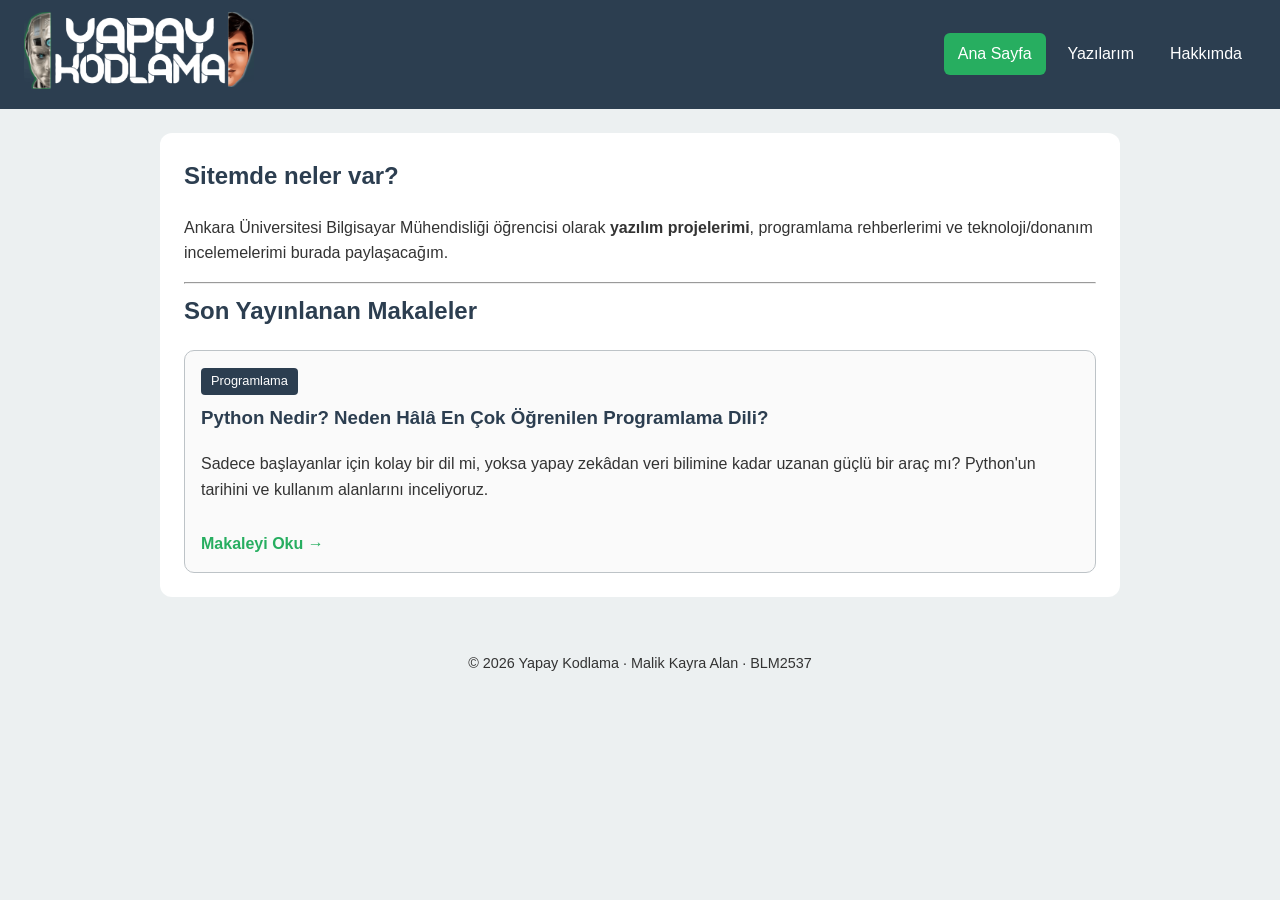
==== index.html @ 90060a92 "Add files via upload" ====
<!DOCTYPE html>
<html lang="tr">
<head>
    <meta charset="utf-8">
    <meta name="viewport" content="width=device-width, initial-scale=1.0">
    <title>Yapay Kodlama | Ana Sayfa</title>
    <link rel="stylesheet" href="css/style.css">
</head>
<body>
    <header>
        <a href="index.html"> <img src="img/logo.png" alt="Yapay Kodlama" width="230"> </a>
        <nav>
            <ul>
                <li><a href="index.html" class="aktif">Ana Sayfa</a></li>
                <li><a href="yazilar.html">Yazılarım</a></li>
                <li><a href="hakkimda.html">Hakkımda</a></li>
            </ul>
        </nav>
    </header>

    <main>
        <section id="tanitim">
            <h2>Sitemde neler var?</h2>
            <p>Ankara Üniversitesi Bilgisayar Mühendisliği öğrencisi olarak <strong>yazılım projelerimi</strong>, programlama rehberlerimi ve teknoloji/donanım incelemelerimi burada paylaşacağım.</p>
        </section>

        <hr>

        <section id="son-yazilar">
            <h2>Son Yayınlanan Makaleler</h2>
            <div class="makale-grid">
                <article class="makale-kart">
                    <div>
                        <span class="kategori-etiket">Programlama</span>
                        <h3>Python Nedir? Neden Hâlâ En Çok Öğrenilen Programlama Dili?</h3>
                        <p>Sadece başlayanlar için kolay bir dil mi, yoksa yapay zekâdan veri bilimine kadar uzanan güçlü bir araç mı? Python'un tarihini ve kullanım alanlarını inceliyoruz.</p>
                    </div>
                    <a href="python-nedir.html" class="devamini-oku">Makaleyi Oku &rarr;</a>
                </article>
            </div>
        </section>
    </main>

    <footer>
        <p>&copy; 2026 Yapay Kodlama &middot; Malik Kayra Alan &middot; BLM2537</p>
    </footer>
</body>
</html>
---- css/style.css ----
* {
    box-sizing: border-box;
}

:root {
    --ana-renk: #2C3E50;
    --vurgu-renk: #27AE60;
    --baglanti-renk: #2980B9;
    --zemin: #ECF0F1;
    --metin: #333333;
    --kenar: #BDC3C7;
}

body {
    font-family: "Segoe UI", Arial, Helvetica, sans-serif;
    font-size: 1rem;
    line-height: 1.6;
    color: var(--metin);
    background-color: var(--zemin);
    margin: 0;
}

h1, h2, h3, h4 {
    color: var(--ana-renk);
    margin-top: 0;
}

a {
    color: var(--baglanti-renk);
    text-decoration: none;
}

a:hover {
    color: var(--vurgu-renk);
}

header {
    display: flex;
    align-items: center;
    gap: 16px;
    padding: 12px 24px;
    background-color: var(--ana-renk);
}


nav {
    margin-left: auto;
}

nav ul {
    display: flex;
    gap: 8px;
    margin: 0;
    padding: 0;
    list-style: none;
}

nav a {
    display: block;
    padding: 8px 14px;
    border-radius: 6px;
    color: white;
    text-decoration: none;
    font-weight: 500;
}

nav a:hover,
nav a.aktif {
    background-color: var(--vurgu-renk);
    color: white;
}

main {
    max-width: 960px;
    margin: 24px auto;
    padding: 24px;
    background-color: white;
    border-radius: 12px;
}


.vurgu {
    color: var(--vurgu-renk);
    font-weight: bold;
}

.makale-grid {
    display: grid;
    grid-template-columns: repeat(auto-fit, minmax(260px, 1fr));
    gap: 20px;
    margin-top: 16px;
}

.makale-kart {
    border: 1px solid var(--kenar);
    border-radius: 10px;
    padding: 16px;
    background-color: #FAFAFA;
    display: flex;
    flex-direction: column;
    justify-content: space-between;
}

.makale-gorsel {
    display: block;
    max-width: 100%;
    height: auto;
    margin: 16px auto;
    border-radius: 10px;
}

.makale-meta {
    color: #666666;
    font-size: 0.9rem;
    margin-bottom: 16px;
}

.kategori-etiket {
    display: inline-block;
    background-color: var(--ana-renk);
    color: white;
    font-size: 0.8rem;
    padding: 3px 10px;
    border-radius: 4px;
    margin-bottom: 8px;
    width: fit-content;
}

.devamini-oku {
    display: inline-block;
    margin-top: 12px;
    font-weight: bold;
    color: var(--vurgu-renk);
}

.tablo-kutu {
    overflow-x: auto;
}

table {
    width: 100%;
    border-collapse: collapse;
    margin-top: 12px;
}

caption {
    text-align: left;
    font-weight: bold;
    margin-bottom: 8px;
    color: var(--ana-renk);
}

th, td {
    padding: 10px 12px;
    text-align: left;
    border-bottom: 1px solid var(--kenar);
}

th {
    background-color: var(--ana-renk);
    color: white;
}

tbody tr:nth-child(even) {
    background-color: var(--zemin);
}

input, select, textarea {
    width: 100%;
    max-width: 500px;
    padding: 8px 10px;
    border: 1px solid var(--kenar);
    border-radius: 6px;
    font: inherit;
    margin-top: 4px;
}

input[type="radio"],
input[type="checkbox"] {
    width: auto;
}

input:focus, select:focus, textarea:focus {
    outline: 2px solid var(--vurgu-renk);
}

button {
    padding: 10px 24px;
    border: none;
    border-radius: 6px;
    background-color: var(--vurgu-renk);
    color: white;
    font-weight: bold;
    font-size: 1rem;
    cursor: pointer;
}

button:hover {
    background-color: var(--ana-renk);
}

footer {
    text-align: center;
    font-size: 0.9rem;
    padding: 16px;
    color: var(--metin);
}

.gizli {
    display: none;
}

.hata {
    border-color: #B42318;
    background-color: #FDECEC;
}

@media (max-width: 600px) {
    header {
        flex-direction: column;
        align-items: flex-start;
    }

    nav {
        margin-left: 0;
        width: 100%;
    }

    nav ul {
        flex-wrap: wrap;
    }

    main {
        margin: 12px;
        padding: 16px;
    }
}
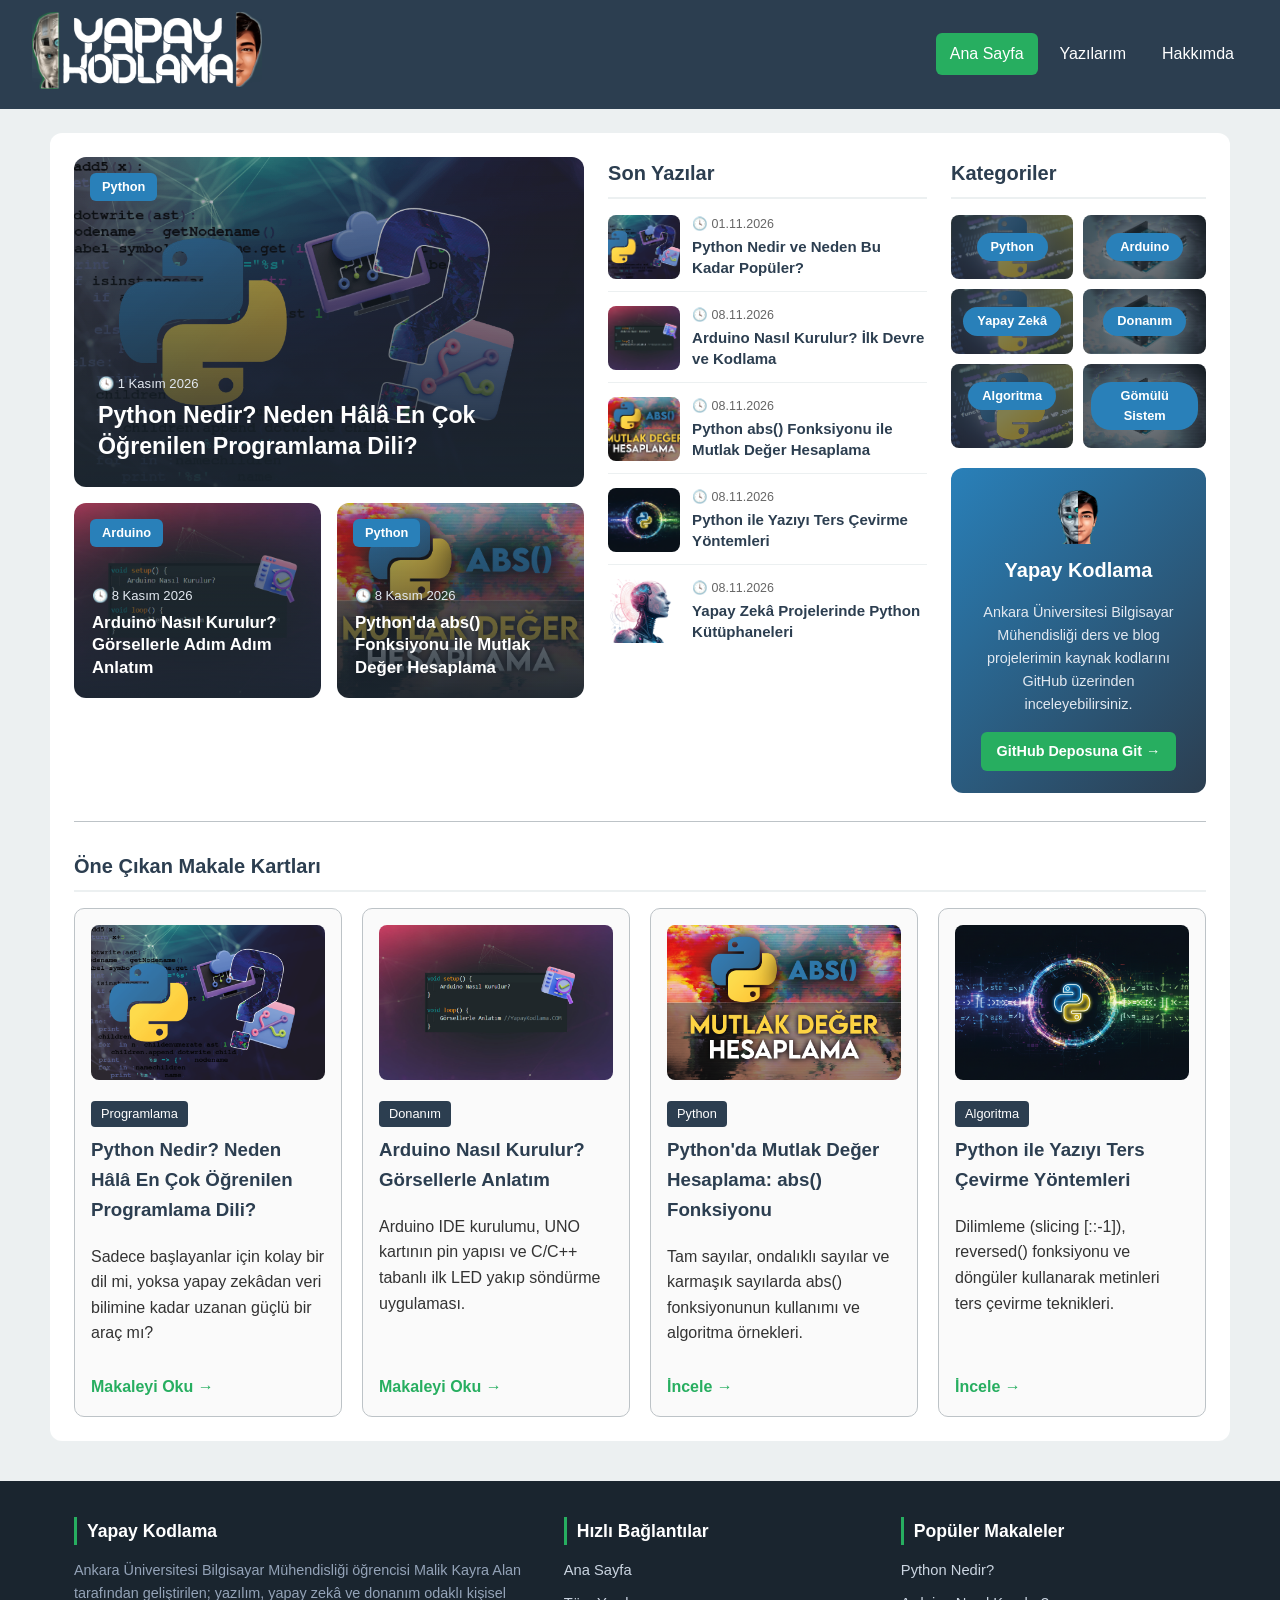
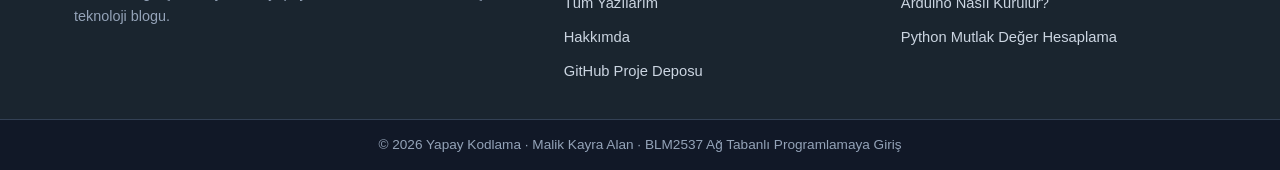
==== commit 00d80f94: "3. hafta kodlari eklendi" ====
--- a/index.html
+++ b/index.html
@@ -1,48 +1,190 @@
-<!DOCTYPE html>
-<html lang="tr">
-<head>
-    <meta charset="utf-8">
-    <meta name="viewport" content="width=device-width, initial-scale=1.0">
-    <title>Yapay Kodlama | Ana Sayfa</title>
-    <link rel="stylesheet" href="css/style.css">
-</head>
-<body>
-    <header>
-        <a href="index.html"> <img src="img/logo.png" alt="Yapay Kodlama" width="230"> </a>
-        <nav>
-            <ul>
-                <li><a href="index.html" class="aktif">Ana Sayfa</a></li>
-                <li><a href="yazilar.html">Yazılarım</a></li>
-                <li><a href="hakkimda.html">Hakkımda</a></li>
-            </ul>
-        </nav>
-    </header>
-
-    <main>
-        <section id="tanitim">
-            <h2>Sitemde neler var?</h2>
-            <p>Ankara Üniversitesi Bilgisayar Mühendisliği öğrencisi olarak <strong>yazılım projelerimi</strong>, programlama rehberlerimi ve teknoloji/donanım incelemelerimi burada paylaşacağım.</p>
-        </section>
-
-        <hr>
-
-        <section id="son-yazilar">
-            <h2>Son Yayınlanan Makaleler</h2>
-            <div class="makale-grid">
-                <article class="makale-kart">
-                    <div>
-                        <span class="kategori-etiket">Programlama</span>
-                        <h3>Python Nedir? Neden Hâlâ En Çok Öğrenilen Programlama Dili?</h3>
-                        <p>Sadece başlayanlar için kolay bir dil mi, yoksa yapay zekâdan veri bilimine kadar uzanan güçlü bir araç mı? Python'un tarihini ve kullanım alanlarını inceliyoruz.</p>
-                    </div>
-                    <a href="python-nedir.html" class="devamini-oku">Makaleyi Oku &rarr;</a>
-                </article>
-            </div>
-        </section>
-    </main>
-
-    <footer>
-        <p>&copy; 2026 Yapay Kodlama &middot; Malik Kayra Alan &middot; BLM2537</p>
-    </footer>
-</body>
+<!DOCTYPE html>
+<html lang="tr">
+<head>
+    <meta charset="utf-8">
+    <meta name="viewport" content="width=device-width, initial-scale=1.0">
+    <title>Yapay Kodlama | Ana Sayfa</title>
+    <link rel="icon" type="image/png" href="img/favicon.png">
+    <link rel="stylesheet" href="css/style.css">
+</head>
+<body>
+    <header>
+        <a href="index.html">
+            <img src="img/logo.png" alt="Yapay Kodlama" width="230">
+        </a>
+        <nav>
+            <ul>
+                <li><a href="index.html" class="aktif">Ana Sayfa</a></li>
+                <li><a href="yazilar.html">Yazılarım</a></li>
+                <li><a href="hakkimda.html">Hakkımda</a></li>
+            </ul>
+        </nav>
+    </header>
+
+    <main>
+        <section id="vitrin" class="vitrin-grid">
+            <div class="vitrin-sol">
+                <article class="manset-kart manset-buyuk">
+                    <span class="manset-etiket">Python</span>
+                    <span class="manset-tarih">&#128339; 1 Kasım 2026</span>
+                    <h2><a href="python-nedir.html">Python Nedir? Neden Hâlâ En Çok Öğrenilen Programlama Dili?</a></h2>
+                </article>
+
+                <div class="manset-alt-grid">
+                    <article class="manset-kart manset-kucuk manset-arduino">
+                        <span class="manset-etiket">Arduino</span>
+                        <span class="manset-tarih">&#128339; 8 Kasım 2026</span>
+                        <h3><a href="arduino-nasil-kurulur.html">Arduino Nasıl Kurulur? Görsellerle Adım Adım Anlatım</a></h3> 
+                    </article>
+
+                    <article class="manset-kart manset-kucuk manset-mutlak">
+                        <span class="manset-etiket">Python</span>
+                        <span class="manset-tarih">&#128339; 8 Kasım 2026</span>
+                        <h3><a href="yazilar.html">Python'da abs() Fonksiyonu ile Mutlak Değer Hesaplama</a></h3>
+                    </article>
+                </div>
+            </div>
+
+            <div class="vitrin-orta">
+                <h2 class="bolum-baslik">Son Yazılar</h2>
+                <div class="son-icerikler-liste">
+                    <article class="kucuk-icerik">
+                        <img src="img/python-nedir-cover.png" alt="Python Nedir" class="kucuk-icerik-gorsel">
+                        <div class="kucuk-icerik-bilgi">
+                            <span>&#128339; 01.11.2026</span>
+                            <h4><a href="python-nedir.html">Python Nedir ve Neden Bu Kadar Popüler?</a></h4>
+                        </div>
+                    </article>
+
+                    <article class="kucuk-icerik">
+                        <img src="img/arduino-nasil-kurulur.jpg" alt="Arduino Kurulumu" class="kucuk-icerik-gorsel">
+                        <div class="kucuk-icerik-bilgi">
+                            <span>&#128339; 08.11.2026</span>
+                            <h4><a href="arduino-nasil-kurulur.html">Arduino Nasıl Kurulur? İlk Devre ve Kodlama</a></h4>
+                        </div>
+                    </article>
+
+                    <article class="kucuk-icerik">
+                        <img src="img/python-mutlak-deger-hesaplama.png" alt="Python Mutlak Değer" class="kucuk-icerik-gorsel">
+                        <div class="kucuk-icerik-bilgi">
+                            <span>&#128339; 08.11.2026</span>
+                            <h4><a href="yazilar.html">Python abs() Fonksiyonu ile Mutlak Değer Hesaplama</a></h4>
+                        </div>
+                    </article>
+
+                    <article class="kucuk-icerik">
+                        <img src="img/Python-Yaziyi-Ters-Cevirme.png" alt="Python Yazıyı Ters Çevirme" class="kucuk-icerik-gorsel">
+                        <div class="kucuk-icerik-bilgi">
+                            <span>&#128339; 08.11.2026</span>
+                            <h4><a href="yazilar.html">Python ile Yazıyı Ters Çevirme Yöntemleri</a></h4>
+                        </div>
+                    </article>
+
+                    <article class="kucuk-icerik">
+                        <img src="img/python-ai.png" alt="Yapay Zeka ve Python" class="kucuk-icerik-gorsel">
+                        <div class="kucuk-icerik-bilgi">
+                            <span>&#128339; 08.11.2026</span>
+                            <h4><a href="python-nedir.html">Yapay Zekâ Projelerinde Python Kütüphaneleri</a></h4>
+                        </div>
+                    </article>
+                </div>
+            </div>
+
+            <aside class="vitrin-sag">
+                <h2 class="bolum-baslik">Kategoriler</h2>
+                <div class="kategori-kutu-grid">
+                    <a href="yazilar.html" class="kategori-kutu kategori-bg-python"><span>Python</span></a>
+                    <a href="yazilar.html" class="kategori-kutu kategori-bg-arduino"><span>Arduino</span></a>
+                    <a href="yazilar.html" class="kategori-kutu kategori-bg-python"><span>Yapay Zekâ</span></a>
+                    <a href="yazilar.html" class="kategori-kutu kategori-bg-arduino"><span>Donanım</span></a>
+                    <a href="yazilar.html" class="kategori-kutu kategori-bg-python"><span>Algoritma</span></a>
+                    <a href="yazilar.html" class="kategori-kutu kategori-bg-arduino"><span>Gömülü Sistem</span></a>
+                </div>
+
+                <div class="tanitim-afis">
+                    <img src="img/favicon.png" alt="Python Logo" width="54">
+                    <h3>Yapay Kodlama</h3>
+                    <p>Ankara Üniversitesi Bilgisayar Mühendisliği ders ve blog projelerimin kaynak kodlarını GitHub üzerinden inceleyebilirsiniz.</p>
+                    <a href="https://github.com/mkayralan/yapay-kodlama" target="_blank" class="afis-buton">GitHub Deposuna Git &rarr;</a>
+                </div>
+            </aside>
+        </section>
+
+        <hr>
+
+        <section id="son-yazilar">
+            <h2 class="bolum-baslik">Öne Çıkan Makale Kartları</h2>
+            <div class="makale-grid">
+                <article class="makale-kart">
+                    <div>
+                        <img src="img/python-nedir-cover.png" alt="Python Nedir" class="kart-kapak">
+                        <span class="kategori-etiket">Programlama</span>
+                        <h3>Python Nedir? Neden Hâlâ En Çok Öğrenilen Programlama Dili?</h3>
+                        <p>Sadece başlayanlar için kolay bir dil mi, yoksa yapay zekâdan veri bilimine kadar uzanan güçlü bir araç mı?</p>
+                    </div>
+                    <a href="python-nedir.html" class="devamini-oku">Makaleyi Oku &rarr;</a>
+                </article>
+
+                <article class="makale-kart">
+                    <div>
+                        <img src="img/arduino-nasil-kurulur.jpg" alt="Arduino Nasıl Kurulur" class="kart-kapak">
+                        <span class="kategori-etiket">Donanım</span>
+                        <h3>Arduino Nasıl Kurulur? Görsellerle Anlatım</h3>
+                        <p>Arduino IDE kurulumu, UNO kartının pin yapısı ve C/C++ tabanlı ilk LED yakıp söndürme uygulaması.</p>
+                    </div>
+                    <a href="arduino-nasil-kurulur.html" class="devamini-oku">Makaleyi Oku &rarr;</a>
+                </article>
+
+                <article class="makale-kart">
+                    <div>
+                        <img src="img/python-mutlak-deger-hesaplama.png" alt="Python Mutlak Değer Hesaplama" class="kart-kapak">
+                        <span class="kategori-etiket">Python</span>
+                        <h3>Python'da Mutlak Değer Hesaplama: abs() Fonksiyonu</h3>
+                        <p>Tam sayılar, ondalıklı sayılar ve karmaşık sayılarda abs() fonksiyonunun kullanımı ve algoritma örnekleri.</p>
+                    </div>
+                    <a href="yazilar.html" class="devamini-oku">İncele &rarr;</a>
+                </article>
+
+                <article class="makale-kart">
+                    <div>
+                        <img src="img/Python-Yaziyi-Ters-Cevirme.png" alt="Python Yazıyı Ters Çevirme" class="kart-kapak">
+                        <span class="kategori-etiket">Algoritma</span>
+                        <h3>Python ile Yazıyı Ters Çevirme Yöntemleri</h3>
+                        <p>Dilimleme (slicing [::-1]), reversed() fonksiyonu ve döngüler kullanarak metinleri ters çevirme teknikleri.</p>
+                    </div>
+                    <a href="yazilar.html" class="devamini-oku">İncele &rarr;</a>
+                </article>
+            </div>
+        </section>
+    </main>
+
+    <footer>
+        <div class="footer-icerik">
+            <div class="footer-sutun">
+                <h3>Yapay Kodlama</h3>
+                <p>Ankara Üniversitesi Bilgisayar Mühendisliği öğrencisi Malik Kayra Alan tarafından geliştirilen; yazılım, yapay zekâ ve donanım odaklı kişisel teknoloji blogu.</p>
+            </div>
+            <div class="footer-sutun">
+                <h3>Hızlı Bağlantılar</h3>
+                <ul class="footer-liste">
+                    <li><a href="index.html">Ana Sayfa</a></li>
+                    <li><a href="yazilar.html">Tüm Yazılarım</a></li>
+                    <li><a href="hakkimda.html">Hakkımda</a></li>
+                    <li><a href="https://github.com/mkayralan/yapay-kodlama" target="_blank">GitHub Proje Deposu</a></li>
+                </ul>
+            </div>
+            <div class="footer-sutun">
+                <h3>Popüler Makaleler</h3>
+                <ul class="footer-liste">
+                    <li><a href="python-nedir.html">Python Nedir?</a></li>
+                    <li><a href="arduino-nasil-kurulur.html">Arduino Nasıl Kurulur?</a></li>
+                    <li><a href="yazilar.html">Python Mutlak Değer Hesaplama</a></li>
+                </ul>
+            </div>
+        </div>
+        <div class="footer-alt">
+            <p>&copy; 2026 Yapay Kodlama &middot; Malik Kayra Alan &middot; BLM2537 Ağ Tabanlı Programlamaya Giriş</p>
+        </div>
+    </footer>
+</body>
 </html>
--- a/css/style.css
+++ b/css/style.css
@@ -1,237 +1,610 @@
-* {
-    box-sizing: border-box;
-}
-
-:root {
-    --ana-renk: #2C3E50;
-    --vurgu-renk: #27AE60;
-    --baglanti-renk: #2980B9;
-    --zemin: #ECF0F1;
-    --metin: #333333;
-    --kenar: #BDC3C7;
-}
-
-body {
-    font-family: "Segoe UI", Arial, Helvetica, sans-serif;
-    font-size: 1rem;
-    line-height: 1.6;
-    color: var(--metin);
-    background-color: var(--zemin);
-    margin: 0;
-}
-
-h1, h2, h3, h4 {
-    color: var(--ana-renk);
-    margin-top: 0;
-}
-
-a {
-    color: var(--baglanti-renk);
-    text-decoration: none;
-}
-
-a:hover {
-    color: var(--vurgu-renk);
-}
-
-header {
-    display: flex;
-    align-items: center;
-    gap: 16px;
-    padding: 12px 24px;
-    background-color: var(--ana-renk);
-}
-
-
-nav {
-    margin-left: auto;
-}
-
-nav ul {
-    display: flex;
-    gap: 8px;
-    margin: 0;
-    padding: 0;
-    list-style: none;
-}
-
-nav a {
-    display: block;
-    padding: 8px 14px;
-    border-radius: 6px;
-    color: white;
-    text-decoration: none;
-    font-weight: 500;
-}
-
-nav a:hover,
-nav a.aktif {
-    background-color: var(--vurgu-renk);
-    color: white;
-}
-
-main {
-    max-width: 960px;
-    margin: 24px auto;
-    padding: 24px;
-    background-color: white;
-    border-radius: 12px;
-}
-
-
-.vurgu {
-    color: var(--vurgu-renk);
-    font-weight: bold;
-}
-
-.makale-grid {
-    display: grid;
-    grid-template-columns: repeat(auto-fit, minmax(260px, 1fr));
-    gap: 20px;
-    margin-top: 16px;
-}
-
-.makale-kart {
-    border: 1px solid var(--kenar);
-    border-radius: 10px;
-    padding: 16px;
-    background-color: #FAFAFA;
-    display: flex;
-    flex-direction: column;
-    justify-content: space-between;
-}
-
-.makale-gorsel {
-    display: block;
-    max-width: 100%;
-    height: auto;
-    margin: 16px auto;
-    border-radius: 10px;
-}
-
-.makale-meta {
-    color: #666666;
-    font-size: 0.9rem;
-    margin-bottom: 16px;
-}
-
-.kategori-etiket {
-    display: inline-block;
-    background-color: var(--ana-renk);
-    color: white;
-    font-size: 0.8rem;
-    padding: 3px 10px;
-    border-radius: 4px;
-    margin-bottom: 8px;
-    width: fit-content;
-}
-
-.devamini-oku {
-    display: inline-block;
-    margin-top: 12px;
-    font-weight: bold;
-    color: var(--vurgu-renk);
-}
-
-.tablo-kutu {
-    overflow-x: auto;
-}
-
-table {
-    width: 100%;
-    border-collapse: collapse;
-    margin-top: 12px;
-}
-
-caption {
-    text-align: left;
-    font-weight: bold;
-    margin-bottom: 8px;
-    color: var(--ana-renk);
-}
-
-th, td {
-    padding: 10px 12px;
-    text-align: left;
-    border-bottom: 1px solid var(--kenar);
-}
-
-th {
-    background-color: var(--ana-renk);
-    color: white;
-}
-
-tbody tr:nth-child(even) {
-    background-color: var(--zemin);
-}
-
-input, select, textarea {
-    width: 100%;
-    max-width: 500px;
-    padding: 8px 10px;
-    border: 1px solid var(--kenar);
-    border-radius: 6px;
-    font: inherit;
-    margin-top: 4px;
-}
-
-input[type="radio"],
-input[type="checkbox"] {
-    width: auto;
-}
-
-input:focus, select:focus, textarea:focus {
-    outline: 2px solid var(--vurgu-renk);
-}
-
-button {
-    padding: 10px 24px;
-    border: none;
-    border-radius: 6px;
-    background-color: var(--vurgu-renk);
-    color: white;
-    font-weight: bold;
-    font-size: 1rem;
-    cursor: pointer;
-}
-
-button:hover {
-    background-color: var(--ana-renk);
-}
-
-footer {
-    text-align: center;
-    font-size: 0.9rem;
-    padding: 16px;
-    color: var(--metin);
-}
-
-.gizli {
-    display: none;
-}
-
-.hata {
-    border-color: #B42318;
-    background-color: #FDECEC;
-}
-
-@media (max-width: 600px) {
-    header {
-        flex-direction: column;
-        align-items: flex-start;
-    }
-
-    nav {
-        margin-left: 0;
-        width: 100%;
-    }
-
-    nav ul {
-        flex-wrap: wrap;
-    }
-
-    main {
-        margin: 12px;
-        padding: 16px;
-    }
+* {
+    box-sizing: border-box;
+}
+
+:root {
+    --ana-renk: #2C3E50;
+    --koyu-renk: #1A252F;
+    --vurgu-renk: #27AE60;
+    --baglanti-renk: #2980B9;
+    --zemin: #ECF0F1;
+    --metin: #333333;
+    --kenar: #BDC3C7;
+}
+
+body {
+    font-family: "Segoe UI", Arial, Helvetica, sans-serif;
+    font-size: 1rem;
+    line-height: 1.6;
+    color: var(--metin);
+    background-color: var(--zemin);
+    margin: 0;
+}
+
+h1, h2, h3, h4 {
+    color: var(--ana-renk);
+    margin-top: 0;
+}
+
+a {
+    color: var(--baglanti-renk);
+    text-decoration: none;
+}
+
+a:hover {
+    color: var(--vurgu-renk);
+}
+
+header {
+    display: flex;
+    align-items: center;
+    gap: 16px;
+    padding: 12px 32px;
+    background-color: var(--ana-renk);
+}
+
+nav {
+    margin-left: auto;
+}
+
+nav ul {
+    display: flex;
+    gap: 8px;
+    margin: 0;
+    padding: 0;
+    list-style: none;
+}
+
+nav a {
+    display: block;
+    padding: 8px 14px;
+    border-radius: 6px;
+    color: white;
+    text-decoration: none;
+    font-weight: 500;
+}
+
+nav a:hover,
+nav a.aktif {
+    background-color: var(--vurgu-renk);
+    color: white;
+}
+
+main {
+    max-width: 1180px;
+    margin: 24px auto;
+    padding: 24px;
+    background-color: white;
+    border-radius: 12px;
+}
+
+hr {
+    border: none;
+    border-top: 1px solid var(--kenar);
+    margin: 28px 0;
+}
+
+.vurgu {
+    color: var(--vurgu-renk);
+    font-weight: bold;
+}
+
+.bolum-baslik {
+    font-size: 1.25rem;
+    border-bottom: 2px solid var(--zemin);
+    padding-bottom: 8px;
+    margin-bottom: 16px;
+}
+
+.vitrin-grid {
+    display: grid;
+    grid-template-columns: 2fr 1.25fr 1fr;
+    gap: 24px;
+    align-items: start;
+}
+
+.manset-kart {
+    position: relative;
+    border-radius: 12px;
+    overflow: hidden;
+    padding: 24px;
+    color: white;
+    display: flex;
+    flex-direction: column;
+    justify-content: flex-end;
+    background-size: cover;
+    background-position: center;
+}
+
+.manset-buyuk {
+    min-height: 330px;
+    margin-bottom: 16px;
+    background-image: linear-gradient(180deg, rgba(26, 37, 47, 0.2) 0%, rgba(26, 37, 47, 0.92) 100%), url("../img/python-nedir-cover.png");
+}
+
+.manset-alt-grid {
+    display: grid;
+    grid-template-columns: 1fr 1fr;
+    gap: 16px;
+}
+
+.manset-kucuk {
+    min-height: 195px;
+    padding: 18px;
+}
+
+.manset-arduino {
+    background-image: linear-gradient(180deg, rgba(26, 37, 47, 0.2) 0%, rgba(26, 37, 47, 0.92) 100%), url("../img/arduino-nasil-kurulur.jpg");
+}
+
+.manset-mutlak {
+    background-image: linear-gradient(180deg, rgba(26, 37, 47, 0.2) 0%, rgba(26, 37, 47, 0.92) 100%), url("../img/python-mutlak-deger-hesaplama.png");
+}
+
+.manset-etiket {
+    position: absolute;
+    top: 16px;
+    left: 16px;
+    background-color: var(--baglanti-renk);
+    color: white;
+    font-size: 0.8rem;
+    font-weight: bold;
+    padding: 4px 12px;
+    border-radius: 6px;
+}
+
+.manset-tarih {
+    font-size: 0.82rem;
+    color: #E2E8F0;
+    margin-bottom: 6px;
+    display: block;
+}
+
+.manset-kart h2,
+.manset-kart h3 {
+    color: white;
+    margin: 0;
+    line-height: 1.35;
+}
+
+.manset-buyuk h2 {
+    font-size: 1.45rem;
+}
+
+.manset-kucuk h3 {
+    font-size: 1.05rem;
+}
+
+.manset-kart a {
+    color: white;
+}
+
+.manset-kart a:hover {
+    color: #A7F3D0;
+}
+
+.son-icerikler-liste {
+    display: flex;
+    flex-direction: column;
+    gap: 14px;
+}
+
+.kucuk-icerik {
+    display: flex;
+    gap: 12px;
+    align-items: center;
+    padding-bottom: 12px;
+    border-bottom: 1px solid var(--zemin);
+}
+
+.kucuk-icerik:last-child {
+    border-bottom: none;
+    padding-bottom: 0;
+}
+
+.kucuk-icerik-gorsel {
+    width: 72px;
+    height: 64px;
+    border-radius: 8px;
+    flex-shrink: 0;
+    object-fit: cover;
+}
+
+.kucuk-icerik-bilgi span {
+    display: block;
+    font-size: 0.78rem;
+    color: #666666;
+    margin-bottom: 2px;
+}
+
+.kucuk-icerik-bilgi h4 {
+    margin: 0;
+    font-size: 0.94rem;
+    line-height: 1.35;
+}
+
+.kucuk-icerik-bilgi a {
+    color: var(--ana-renk);
+}
+
+.kucuk-icerik-bilgi a:hover {
+    color: var(--vurgu-renk);
+}
+
+.kategori-kutu-grid {
+    display: grid;
+    grid-template-columns: 1fr 1fr;
+    gap: 10px;
+    margin-bottom: 20px;
+}
+
+.kategori-kutu {
+    border-radius: 8px;
+    padding: 18px 8px;
+    text-align: center;
+    display: block;
+    background-size: cover;
+    background-position: center;
+}
+
+.kategori-bg-python {
+    background-image: linear-gradient(rgba(26, 37, 47, 0.55), rgba(26, 37, 47, 0.55)), url("../img/python-cat.png");
+}
+
+.kategori-bg-arduino {
+    background-image: linear-gradient(rgba(26, 37, 47, 0.55), rgba(26, 37, 47, 0.55)), url("../img/arduino-cat.png");
+}
+
+.kategori-kutu span {
+    display: inline-block;
+    background-color: var(--baglanti-renk);
+    color: white;
+    font-size: 0.8rem;
+    font-weight: bold;
+    padding: 4px 14px;
+    border-radius: 20px;
+}
+
+.kategori-kutu:hover span {
+    background-color: var(--vurgu-renk);
+}
+
+.tanitim-afis {
+    background: linear-gradient(135deg, var(--baglanti-renk) 0%, var(--ana-renk) 100%);
+    color: white;
+    padding: 22px;
+    border-radius: 12px;
+    text-align: center;
+}
+
+.tanitim-afis img {
+    display: block;
+    margin: 0 auto 10px auto;
+}
+
+.tanitim-afis h3 {
+    color: white;
+    margin-bottom: 8px;
+    font-size: 1.25rem;
+}
+
+.tanitim-afis p {
+    font-size: 0.9rem;
+    margin-bottom: 16px;
+    color: #E2E8F0;
+}
+
+.afis-buton {
+    display: inline-block;
+    background-color: var(--vurgu-renk);
+    color: white;
+    padding: 8px 16px;
+    border-radius: 6px;
+    font-weight: bold;
+    font-size: 0.9rem;
+}
+
+.afis-buton:hover {
+    background-color: white;
+    color: var(--ana-renk);
+}
+
+.sayfa-duzeni {
+    display: grid;
+    grid-template-columns: 1fr 320px;
+    gap: 28px;
+    align-items: start;
+}
+
+.sidebar {
+    display: flex;
+    flex-direction: column;
+    gap: 24px;
+}
+
+.sidebar-kutu {
+    border: 1px solid var(--kenar);
+    border-radius: 10px;
+    padding: 18px;
+    background-color: #FAFAFA;
+}
+
+.sidebar-liste {
+    list-style: none;
+    padding: 0;
+    margin: 0;
+}
+
+.sidebar-liste li {
+    padding: 8px 0;
+    border-bottom: 1px solid var(--zemin);
+    display: flex;
+    justify-content: space-between;
+    align-items: center;
+}
+
+.sidebar-liste li:last-child {
+    border-bottom: none;
+}
+
+.sayi-rozet {
+    background-color: var(--ana-renk);
+    color: white;
+    font-size: 0.75rem;
+    padding: 2px 8px;
+    border-radius: 12px;
+}
+
+.makale-grid {
+    display: grid;
+    grid-template-columns: repeat(auto-fit, minmax(240px, 1fr));
+    gap: 20px;
+    margin-top: 16px;
+}
+
+.makale-kart {
+    border: 1px solid var(--kenar);
+    border-radius: 10px;
+    padding: 16px;
+    background-color: #FAFAFA;
+    display: flex;
+    flex-direction: column;
+    justify-content: space-between;
+}
+
+.kart-kapak {
+    width: 100%;
+    height: 155px;
+    object-fit: cover;
+    border-radius: 8px;
+    margin-bottom: 12px;
+}
+
+.makale-gorsel {
+    display: block;
+    max-width: 100%;
+    height: auto;
+    margin: 20px auto;
+    border-radius: 10px;
+}
+
+.makale-meta {
+    color: #666666;
+    font-size: 0.9rem;
+    margin-bottom: 16px;
+}
+
+.kategori-etiket {
+    display: inline-block;
+    background-color: var(--ana-renk);
+    color: white;
+    font-size: 0.8rem;
+    padding: 3px 10px;
+    border-radius: 4px;
+    margin-bottom: 8px;
+    width: fit-content;
+}
+
+.devamini-oku {
+    display: inline-block;
+    margin-top: 12px;
+    font-weight: bold;
+    color: var(--vurgu-renk);
+}
+
+.kod-kutusu {
+    background-color: #1E293B;
+    color: #F8FAFC;
+    border-radius: 8px;
+    margin: 20px 0;
+    overflow: hidden;
+    border-left: 4px solid var(--vurgu-renk);
+}
+
+.kod-baslik {
+    background-color: #0F172A;
+    color: #94A3B8;
+    font-size: 0.8rem;
+    padding: 6px 14px;
+    font-family: Consolas, monospace;
+    border-bottom: 1px solid #334155;
+}
+
+.kod-kutusu pre {
+    margin: 0;
+    padding: 16px;
+    overflow-x: auto;
+    font-family: Consolas, "Courier New", monospace;
+    font-size: 0.9rem;
+    line-height: 1.5;
+}
+
+.tablo-kutu {
+    overflow-x: auto;
+}
+
+table {
+    width: 100%;
+    border-collapse: collapse;
+    margin-top: 12px;
+}
+
+caption {
+    text-align: left;
+    font-weight: bold;
+    margin-bottom: 8px;
+    color: var(--ana-renk);
+}
+
+th, td {
+    padding: 10px 12px;
+    text-align: left;
+    border-bottom: 1px solid var(--kenar);
+}
+
+th {
+    background-color: var(--ana-renk);
+    color: white;
+}
+
+tbody tr:nth-child(even) {
+    background-color: var(--zemin);
+}
+
+input, select, textarea {
+    width: 100%;
+    max-width: 500px;
+    padding: 8px 10px;
+    border: 1px solid var(--kenar);
+    border-radius: 6px;
+    font: inherit;
+    margin-top: 4px;
+}
+
+input[type="radio"],
+input[type="checkbox"] {
+    width: auto;
+}
+
+input:focus, select:focus, textarea:focus {
+    outline: 2px solid var(--vurgu-renk);
+}
+
+button {
+    padding: 10px 24px;
+    border: none;
+    border-radius: 6px;
+    background-color: var(--vurgu-renk);
+    color: white;
+    font-weight: bold;
+    font-size: 1rem;
+    cursor: pointer;
+}
+
+button:hover {
+    background-color: var(--ana-renk);
+}
+
+footer {
+    background-color: var(--koyu-renk);
+    color: #CBD5E1;
+    margin-top: 40px;
+    padding-top: 36px;
+}
+
+.footer-icerik {
+    max-width: 1180px;
+    margin: 0 auto;
+    padding: 0 24px 28px 24px;
+    display: grid;
+    grid-template-columns: 1.5fr 1fr 1fr;
+    gap: 32px;
+}
+
+.footer-sutun h3 {
+    color: white;
+    font-size: 1.1rem;
+    margin-bottom: 12px;
+    border-left: 3px solid var(--vurgu-renk);
+    padding-left: 10px;
+}
+
+.footer-sutun p {
+    font-size: 0.9rem;
+    color: #94A3B8;
+}
+
+.footer-liste {
+    list-style: none;
+    padding: 0;
+    margin: 0;
+}
+
+.footer-liste li {
+    margin-bottom: 8px;
+}
+
+.footer-liste a {
+    color: #CBD5E1;
+    font-size: 0.92rem;
+}
+
+.footer-liste a:hover {
+    color: var(--vurgu-renk);
+}
+
+.footer-alt {
+    background-color: #111827;
+    text-align: center;
+    padding: 14px 24px;
+    font-size: 0.85rem;
+    color: #94A3B8;
+    border-top: 1px solid #334155;
+}
+
+.footer-alt p {
+    margin: 0;
+}
+
+.gizli {
+    display: none;
+}
+
+.hata {
+    border-color: #B42318;
+    background-color: #FDECEC;
+}
+
+@media (max-width: 900px) {
+    .vitrin-grid,
+    .sayfa-duzeni,
+    .footer-icerik {
+        grid-template-columns: 1fr;
+    }
+}
+
+@media (max-width: 600px) {
+    header {
+        flex-direction: column;
+        align-items: flex-start;
+        padding: 12px 16px;
+    }
+
+    nav {
+        margin-left: 0;
+        width: 100%;
+    }
+
+    nav ul {
+        flex-wrap: wrap;
+    }
+
+    .manset-alt-grid {
+        grid-template-columns: 1fr;
+    }
+
+    main {
+        margin: 12px;
+        padding: 16px;
+    }
 }
